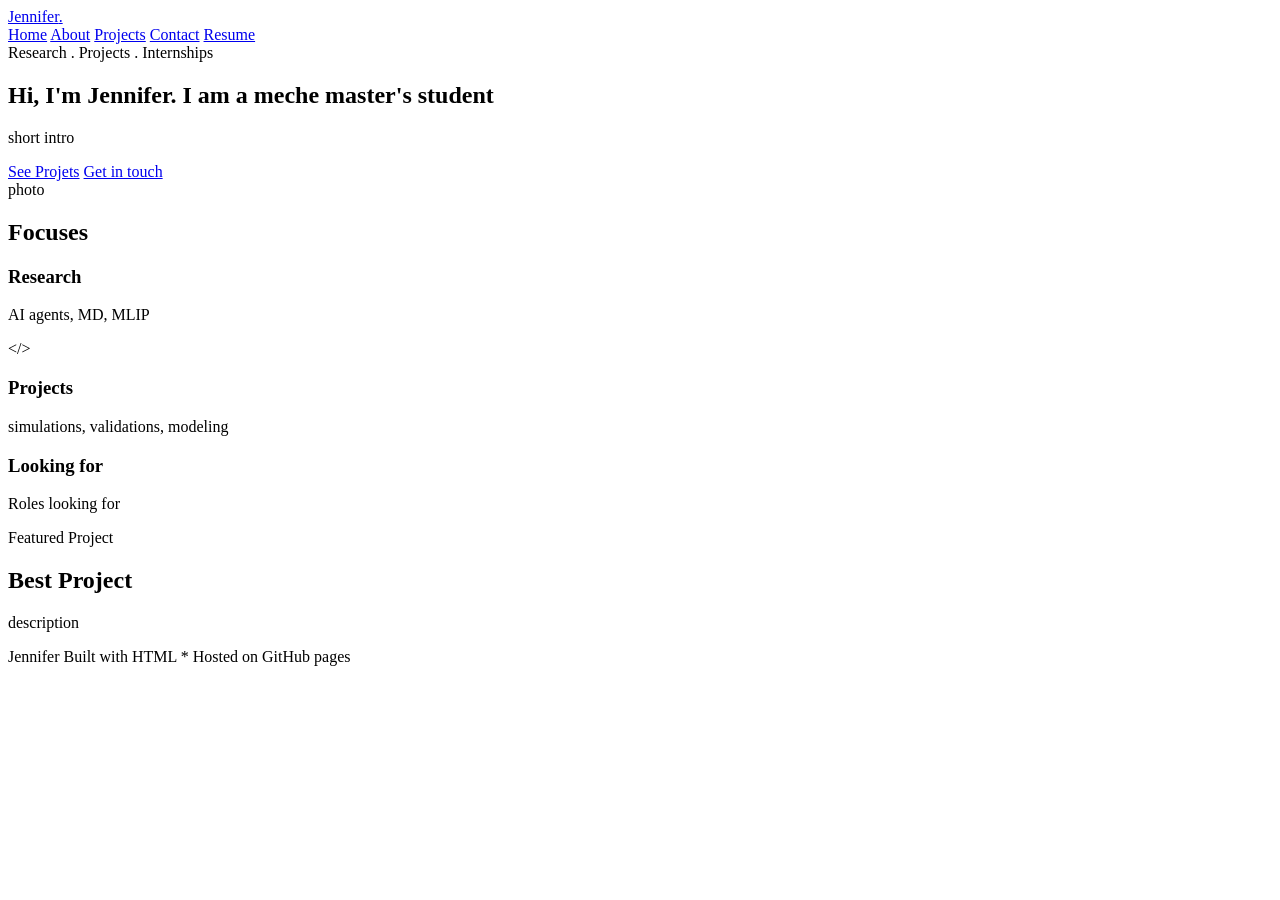
==== index.html @ 0406eb18 "adding footer and featured project section" ====
<!DOCTYPE html>
<html lang="en">
  <head>
    <meta charset="UTF-8">
    <meta name="viewport" content = "width=device-width, initial-scale=1.0">
    <title>Jennifer | Portfolio</title>

    <link rel="preconnect" href="https://fonts.googleapis.com">
    <link rel="preconnect" href="https://fonts.gstatic.com" crossorigin>
    <link href="https://fonts.googleapis.com/css2?family=Inter:wght@400;500;600&family=Space+Grotesk:wght@500;700&display=swap" rel="stylesheet">

    <link rel="stylesheet" href="style.css">
  </head>

  <body>
    <!-- navigation -->
    <header class="site-header">
      <nav class="nav container" aria-label="Main">
        <a href="index.html" class="logo">Jennifer<span>.</span></a>

        <div class="nav-links">
          <a href="index.html" class="active" aria-current="page">Home</a>
          <a href="about.html">About</a>
          <a href="projects.html">Projects</a>
          <a href="contact.html">Contact</a>
          <a href="contact.html" class="btn btn-primary btn-small">Resume</a>
        </div>
      </nav>
    </header>

    <main>
      <!-- introduction -->
      <section class="intro container">
        <div class="intro-text">
          <span class="pill pill-coral">Research . Projects . Internships</span>
          <h1>Hi, I'm Jennifer. I <span class="highlight">am a meche master's student</span></h1>
          <p class="lead">
            short intro
          </p>

          <div class="button-row">
            <a href="projects.html" class="btn btn-primary">See Projets</a>
            <a href="contact.html" class="btn btn-outline">Get in touch</a>
          </div>
        </div>

        <div class="intro-art">
          <div class="shape shape-circle" aria-hidden="true"></div>
          <div class="shape shape-square" aria-hidden="true"></div>
          <div class="shape shape-dot" aria-hidden="true"></div>
          <div class="photo">photo</div>
        </div>

      </section>

      <!-- cards -->
      <section class="container section">
        <h2>Focuses</h2>
        <div class="card-grid">
          <div class="card-fade-in">
            <div class="icon icon-indigo" aria-hidden="true"></div>
            <h3>Research</h3>
            <p>AI agents, MD, MLIP</p>
          </div>
          <div class="card fade-in">
            <div class="icon icon-coral" aria-hidden="true">&lt;/&gt;</div>
            <h3>Projects</h3>
            <p>simulations, validations, modeling</p>
          </div>
          <div class="card fade-in">
            <div class="icon icon-mint" aria-hidden="true"></div>
            <h3>Looking for</h3>
            <p>Roles looking for</p>
          </div>
        </div>
      </section>

      <!--- featured projects -->
      <section class="container section">
        <div class="feature fade-in">
          <div>
            <span class="eyebrow">Featured Project</span>
            <h2>Best Project</h2>
            <p>description</p>
          </div>
          <a href="projects.html" class="btn btn-white"></a>
        </div>
      </section>

      <!-- foot notes-->
       <footer class="site-footer">
        <div class="container footer-inner">
          <span> <span id="year"></span>Jennifer</span>
          <span>Built with HTML * Hosted on GitHub pages</span>
        </div>
       </footer>

    </main>

    <script src="app.js"></script>
  </body>
</html>
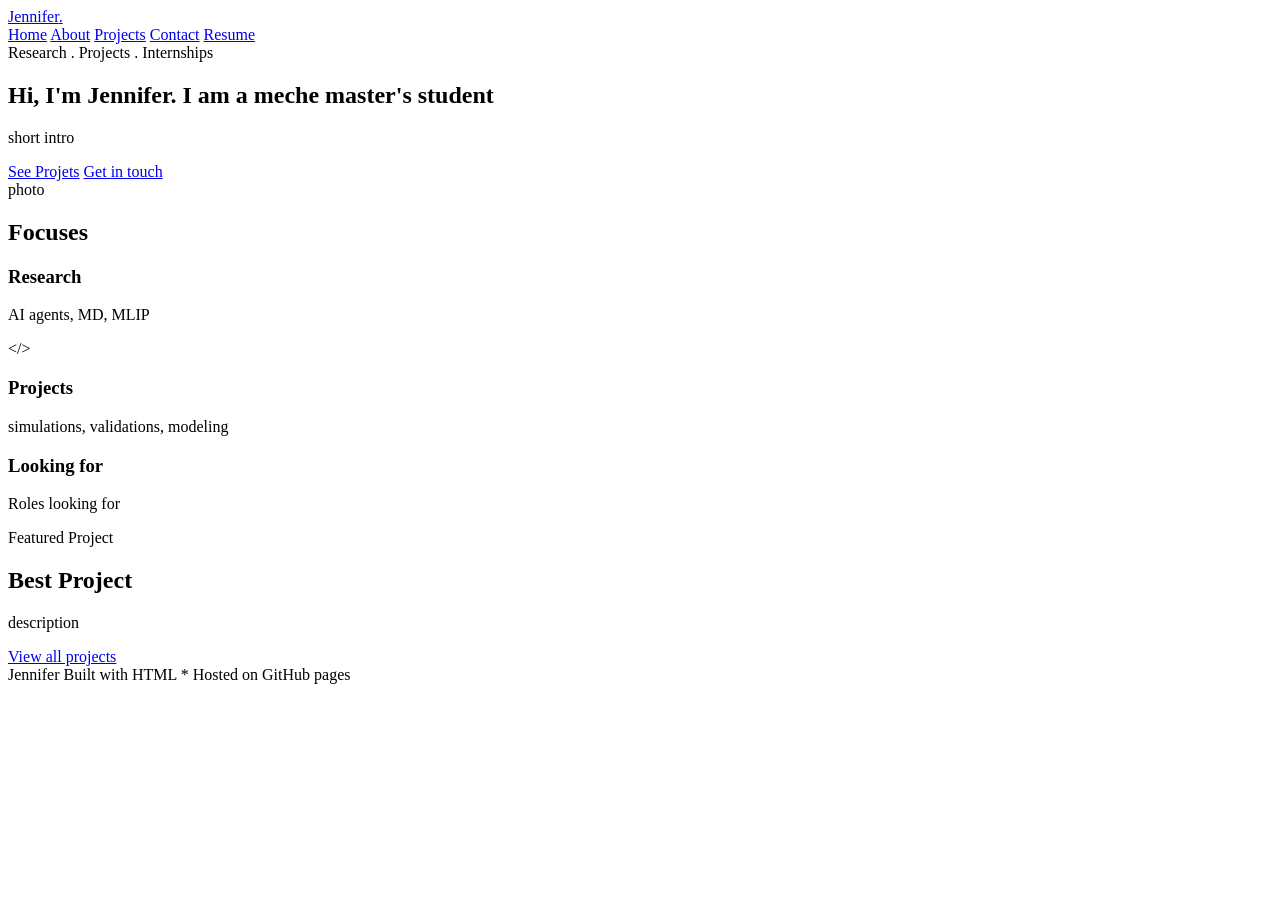
==== commit cfa0ac05: "fixed project typo" ====
--- a/index.html
+++ b/index.html
@@ -83,7 +83,7 @@
             <h2>Best Project</h2>
             <p>description</p>
           </div>
-          <a href="projects.html" class="btn btn-white"></a>
+          <a href="projects.html" class="btn btn-white"> View all projects</a>
         </div>
       </section>
 
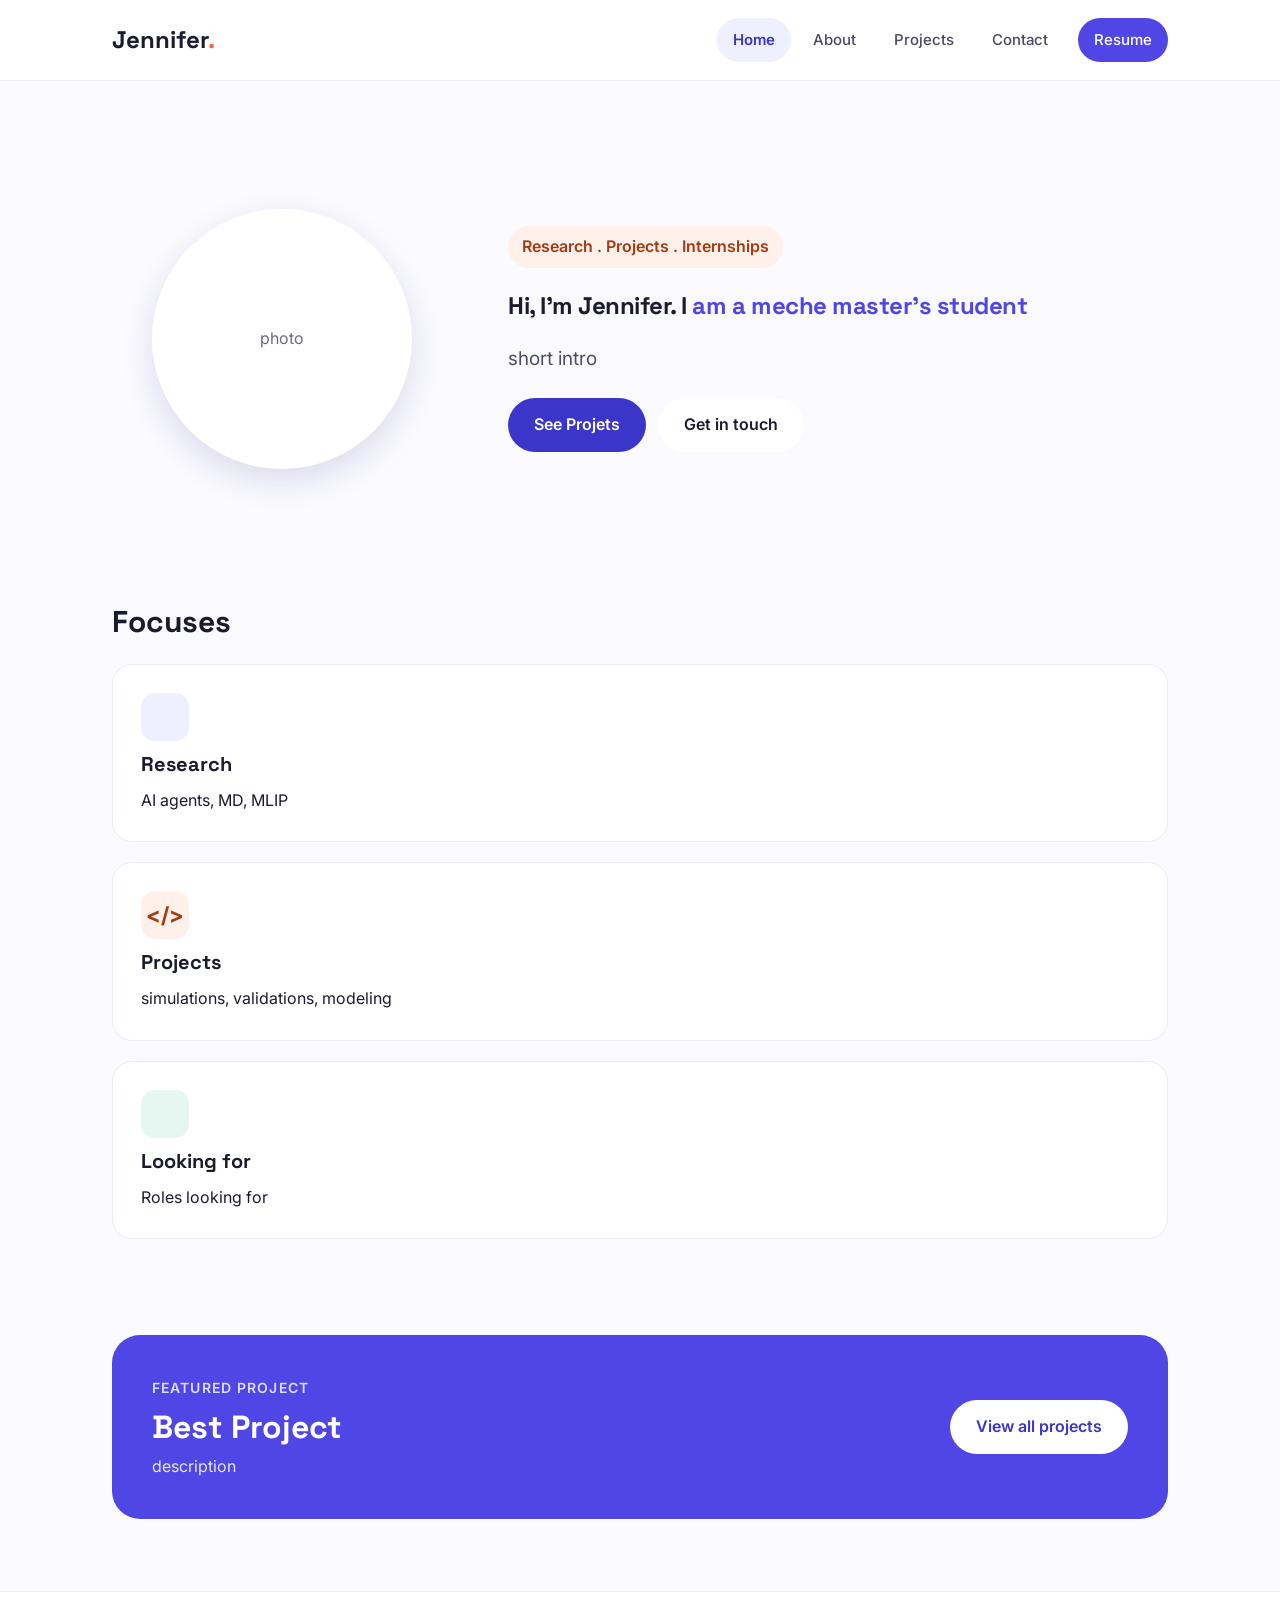
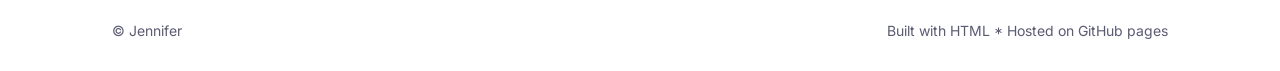
==== commit 76502d86: "adding cards" ====
--- a/index.html
+++ b/index.html
@@ -57,7 +57,7 @@
       <section class="container section">
         <h2>Focuses</h2>
         <div class="card-grid">
-          <div class="card-fade-in">
+          <div class="card fade-in">
             <div class="icon icon-indigo" aria-hidden="true"></div>
             <h3>Research</h3>
             <p>AI agents, MD, MLIP</p>
@@ -90,7 +90,7 @@
       <!-- foot notes-->
        <footer class="site-footer">
         <div class="container footer-inner">
-          <span> <span id="year"></span>Jennifer</span>
+          <span>© <span id="year"></span> Jennifer</span>
           <span>Built with HTML * Hosted on GitHub pages</span>
         </div>
        </footer>
--- a/style.css
+++ b/style.css
@@ -0,0 +1,416 @@
+/* COLORS */
+
+:root{
+    --indigo: #4f46e5;
+    --indigo-dark: #3b35c9;
+    --indigo-light: #eef0ff;
+    --coral: #f2683c;
+    --coral-dark: #a63a12;
+    --coral-light: #fff0ea;
+    --mint-dark: #0b6447;
+    --mint-light: #e6f7f1;
+    --ink: #1b1b2f;
+    --muted: #4a4a63;
+    --border: #eceaf5;
+    --background: #fafaff;
+}
+
+*{
+    box-sizing: border-box;
+}
+
+body {
+    margin: 0;
+    font-family: "Inter", system-ui, sans-serif;
+    color: var(--ink);
+    background: var(--background);
+    line-height: 1.6;
+}
+
+h1, h2, h3 {
+    font-family: "Space Grotesk", sans-serif;
+    line-height: 1.15;
+    margin: 0;
+}
+
+p{
+    margin: 0;
+}
+
+a{
+    color: var(--indigo-dark);
+}
+
+img{
+    max-width: 100%;
+}
+
+.container{
+    max-width: 1120px;
+    margin: 0 auto;
+    padding: 0 32px;
+}
+
+/* NAVIGATION */
+.site-header{
+    background: white;
+    border-bottom: 1px solid var(--border)
+}
+
+.nav{
+    display: flex;
+    align-items: center;
+    justify-content: space-between;
+    padding-top: 18px;
+    padding-bottom: 18px;
+}
+
+.logo{
+    font-family: "Space Grotesk", sans-serif;
+    font-weight: 700;
+    font-size: 24px;
+    color: var(--ink);
+    text-decoration: none;
+}
+
+.logo span{
+    color: var(--coral)
+}
+
+.nav-links {
+    display: flex;
+    align-items: center;
+    gap: 6px;
+}
+
+.nav-links a{
+    padding: 10px 16px;
+    border-radius: 999px;
+    color: var(--muted);
+    font-weight: 500;
+    font-size: 15px;
+    text-decoration: none;
+}
+
+.nav-links a:hover {
+    color: var(--indigo-dark);
+}
+
+.nav-links a.active{
+    background: var(--indigo-light);
+    color: var(--indigo-dark);
+    font-weight: 600;
+}
+
+/* BUTTONS */
+.btn {
+    display: inline-block;
+    padding: 14px 26px;
+    border-radius: 999px;
+    font-weight: 600;
+    font-size: 16 px;
+    text-decoration: none;
+    transition: transform 0.15s;
+}
+
+.btn:hover{
+    transform: translateY(-2px);
+}
+.btn-primary {
+    background: var(--indigo-dark);
+    color: white;
+}
+
+.nav-links a.btn-primary{
+    background: var(--indigo);
+    color: white;
+    margin-left: 8px;
+}
+
+.btn-small{
+    padding: 10px 20px;
+    font-size: 15px;
+}
+
+.btn-outline{
+    background: white;
+    border: 2 px solid #d9d6f5;
+    color: var(--ink);
+}
+
+.btn-white{
+    background: white;
+    color: var(--indigo-dark);
+}
+
+/* SHARED SPACING */
+.section {
+    padding-top: 24px;
+    padding-bottom: 72px;
+}
+
+.section h2{
+    font-size: 30px;
+    margin-bottom: 24px;
+}
+
+.pill{
+    display: inline-block;
+    padding: 8px 14px;
+    border-radius: 999px;
+    font-size: 14 px;
+    font-weight: 600;
+}
+
+.pill-coral{
+    background: var(--coral-light);
+    color: var(--coral-dark);
+}
+
+/* INTRO */
+.intro {
+    display: flex;
+    flex-wrap: wrap;
+    align-items: center;
+    gap: 56px;
+    padding-top: 88px;
+    padding-bottom: 72px;
+}
+
+.intro-text{
+    flex: 1 1 480px;
+    display: flex;
+    flex-direction: column;
+    gap: 24px;
+}
+
+.intro-text .pill {
+    align-self: flex-start;
+}
+
+.intro h1{
+    font-size: 60 px;
+    letter-spacing: -0.02em;
+}
+
+.highlight{
+    color: var(--indigo);
+}
+
+.lead{
+    font-size: 19px;
+    color: var(--muted);
+    max-width: 560px;
+}
+
+.button-row{
+    display: flex;
+    flex-wrap: wrap;
+    gap: 12px
+}
+
+/* PHOTO AND SHAPES */
+.intro-art{
+    position: relative;
+    width: 340px;
+    height: 340px;
+    margin: 0 auto;
+}
+
+.shape{
+    position: absolute;
+    display: none;
+}
+
+.shape-circle{
+    left: 0;
+    top: 10px;
+    width: 220px;
+    height: 220px;
+    border-radius: 50%;
+    background: #ffd8c9;
+}
+
+.shape-square{
+    right: 0;
+    bottom: 0;
+    width: 180px;
+    border-radius: 32px;
+    background: #c9ccff;
+    transform: rotate(12deg);
+}
+
+.shape-dot{
+    right: 24px;
+    top: 0;
+    width: 64px;
+    border-radius: 50%;
+    background: #bdebbd;
+}
+
+.photo{
+    position: absolute;
+    left: 40px;
+    top: 40px;
+    width: 260px;
+    height: 260px;
+    border-radius: 50%;
+    border: 6px solid white;
+    background: white;
+    box-shadow: 0 12px 32px rgba(40, 36, 120, 0.14);
+    display: flex;
+    align-items: center;
+    justify-content: center;
+    color: #6b6b85;
+    overflow: hidden;
+}
+
+.intro-art{
+    order: -1;
+}
+
+/* FOCUS CARDS */
+.card-grid{
+    display: grid;
+    grid-template-columns: repeat(autofit, minmax(260px, 1fr));
+    gap: 20px;
+}
+
+.card{
+    background: white;
+    border: 1px solid var(--border);
+    border-radius: 20px;
+    padding: 28px;
+    display: flex;
+    flex-direction: column;
+    gap: 12px;
+    transition: transform 0.2s, box-shadow 0.2s;
+}
+
+.card:hover{
+    transform: translateY(-4px);
+    box-shadow: 0 12px 28px rgb(40, 36, 120, 0.10);
+}
+
+.card h3{
+    font-size: 20px;
+}
+
+card p{
+    color: var(--muted);
+}
+
+/* COLORED SQUARE ICONS */
+.icon{
+    width: 48px;
+    height: 48px;
+    border-radius: 14px;
+    display: flex;
+    align-items: center;
+    justify-content: center;
+    font-size: 22px;
+    font-weight: 700;
+}
+
+.icon-indigo{
+    background: var(--indigo-light);
+    color: var(--indigo);
+}
+
+.icon-coral{
+    background: var(--coral-light);
+    color:var(--coral-dark);
+}
+
+.icon-mint{
+    background: var(--mint-light);
+    color: var(--mint-dark);
+}
+
+/* FEATURED PROJECT */
+.feature{
+    background: var(--indigo);
+    color: white;
+    border-radius: 28px;
+    padding: 40px;
+    display: flex;
+    flex-wrap: wrap;
+    align-items: center;
+    justify-content: space-between;
+    gap: 24px;
+}
+
+.feature h2{
+    font-size: 32px;
+    margin: 8px 0;
+}
+
+.feature p{
+    color: #e6e7ff;
+    max-width: 560px;
+}
+
+.eyebrow{
+    font-size: 14px;
+    font-weight: 600;
+    text-transform: uppercase;
+    letter-spacing: 0.08em;
+    color: #dcddff;
+}
+
+/* FOOTER */
+.site-footer{
+    background: white;
+    border-top: 1px solid var(--border);
+}
+
+.footer-inner{
+    display: flex;
+    flex-wrap: wrap;
+    justify-content: space-between;
+    gap: 12px;
+    padding-top: 28px;
+    padding-bottom: 28px;
+    font-size: 14px;
+    color: #5a5a73;
+}
+
+/* ===== PHONES & SMALL SCREENS =====
+   Everything inside here only applies when the window
+   is 700px wide or narrower. */
+@media (max-width: 700px) {
+
+    .container {
+        padding: 0 20px;          /* less side space on small screens */
+    }
+
+    .nav {
+        flex-wrap: wrap;          /* links can move below the logo */
+        gap: 12px;
+    }
+
+    .nav-links {
+        flex-wrap: wrap;
+    }
+
+    .intro {
+        padding-top: 48px;
+        gap: 32px;
+    }
+
+    .intro h1 {
+        font-size: 38px;          /* smaller heading on phones */
+    }
+
+    .lead {
+        font-size: 17px;
+    }
+
+    .feature {
+        padding: 28px;
+    }
+
+    .feature h2 {
+        font-size: 26px;
+    }
+}
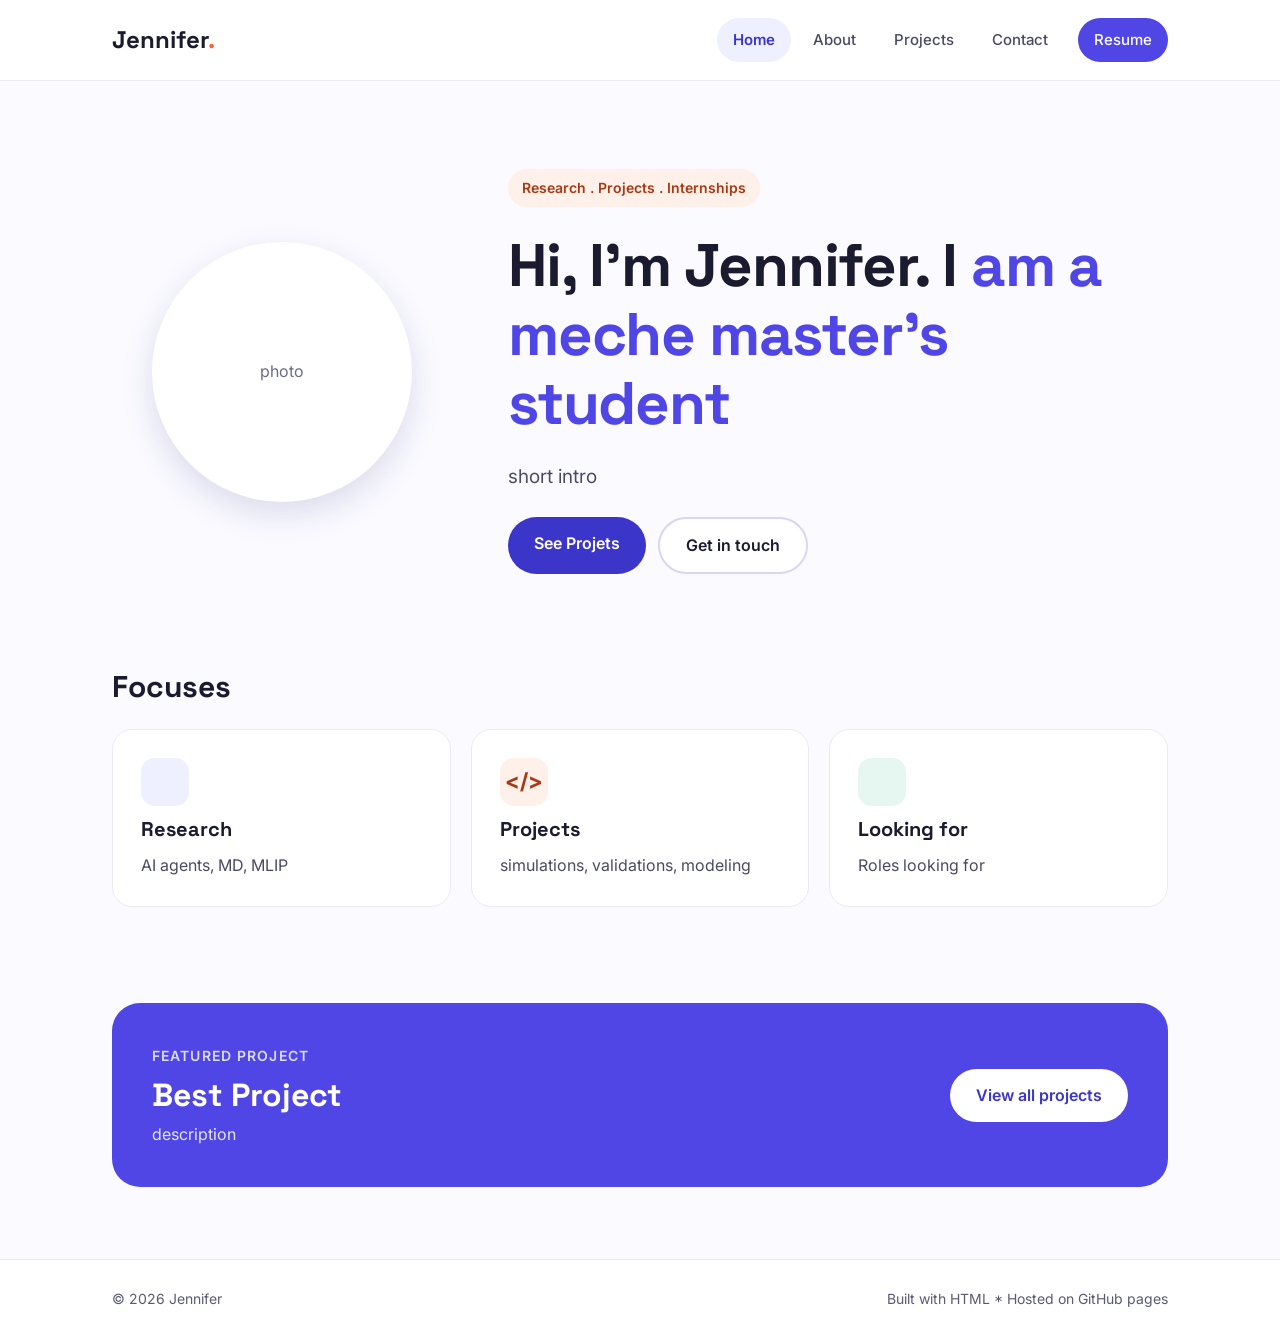
==== commit 1a9989b2: "hamburger phone" ====
--- a/index.html
+++ b/index.html
@@ -17,6 +17,12 @@
     <header class="site-header">
       <nav class="nav container" aria-label="Main">
         <a href="index.html" class="logo">Jennifer<span>.</span></a>
+
+        <button class="nav-toggle" aria-label="Open menu" aria-expanded="false">
+          <span></span>
+          <span></span>
+          <span></span>
+        </button>
 
         <div class="nav-links">
           <a href="index.html" class="active" aria-current="page">Home</a>
--- a/style.css
+++ b/style.css
@@ -108,7 +108,7 @@
     padding: 14px 26px;
     border-radius: 999px;
     font-weight: 600;
-    font-size: 16 px;
+    font-size: 16px;
     text-decoration: none;
     transition: transform 0.15s;
 }
@@ -134,7 +134,7 @@
 
 .btn-outline{
     background: white;
-    border: 2 px solid #d9d6f5;
+    border: 2px solid #d9d6f5;
     color: var(--ink);
 }
 
@@ -158,7 +158,7 @@
     display: inline-block;
     padding: 8px 14px;
     border-radius: 999px;
-    font-size: 14 px;
+    font-size: 14px;
     font-weight: 600;
 }
 
@@ -189,7 +189,7 @@
 }
 
 .intro h1{
-    font-size: 60 px;
+    font-size: 60px;
     letter-spacing: -0.02em;
 }
 
@@ -272,7 +272,7 @@
 /* FOCUS CARDS */
 .card-grid{
     display: grid;
-    grid-template-columns: repeat(autofit, minmax(260px, 1fr));
+    grid-template-columns: repeat(auto-fit, minmax(260px, 1fr));
     gap: 20px;
 }
 
@@ -296,7 +296,7 @@
     font-size: 20px;
 }
 
-card p{
+.card p{
     color: var(--muted);
 }
 
@@ -413,4 +413,85 @@
     .feature h2 {
         font-size: 26px;
     }
+}
+
+/* FADE IN ANIMATION */
+.fade-in{
+    opacity: 0;
+    translate: 0 24px;
+    transition: opacity 0.6s ease, translate 0.6s ease, transform 0.2s, box-shadow 0.2s;
+}
+
+.fade-in.visible{
+    opacity: 1;
+    translate: 0 0;
+}
+
+@media (prefers-reduced-motion: reduce) {
+    .fade-in {
+        opacity: 1;
+        translate: 0 0;
+        transition: none;
+    }
+}
+
+/* HAMBURGER */
+.nav-toggle{
+    display: none;
+    flex-direction: column;
+    justify-content: center;
+    gap: 5px;
+    width: 44px;
+    height: 44px;
+    padding: 10px;
+    background: none;
+    border: none;
+    cursor: pointer;
+}
+
+.nav-toggle span{
+    display: block;
+    height: 2px;
+    width: 100%;
+    background: var(--ink);
+    border-radius: 2px;
+    transition: transform 0.2s, opacity 0.2s;
+}
+
+@media (max-width: 700px) {
+    /* Show the button on phones */
+    .nav-toggle {
+        display: flex;
+    }
+
+    /* Hide the links until the menu is opened */
+    .nav-links {
+        display: none;
+        width: 100%;
+        flex-direction: column;
+        align-items: stretch;
+        gap: 4px;
+        padding-top: 8px;
+    }
+
+    /* JavaScript adds "open" to show them */
+    .nav-links.open {
+        display: flex;
+    }
+
+    .nav-links a.btn-primary {
+        margin-left: 0;
+        text-align: center;
+    }
+
+    /* Turn the ☰ into an ✕ when open */
+    .nav-toggle[aria-expanded="true"] span:nth-child(1) {
+        transform: translateY(7px) rotate(45deg);
+    }
+    .nav-toggle[aria-expanded="true"] span:nth-child(2) {
+        opacity: 0;
+    }
+    .nav-toggle[aria-expanded="true"] span:nth-child(3) {
+        transform: translateY(-7px) rotate(-45deg);
+    }
 }
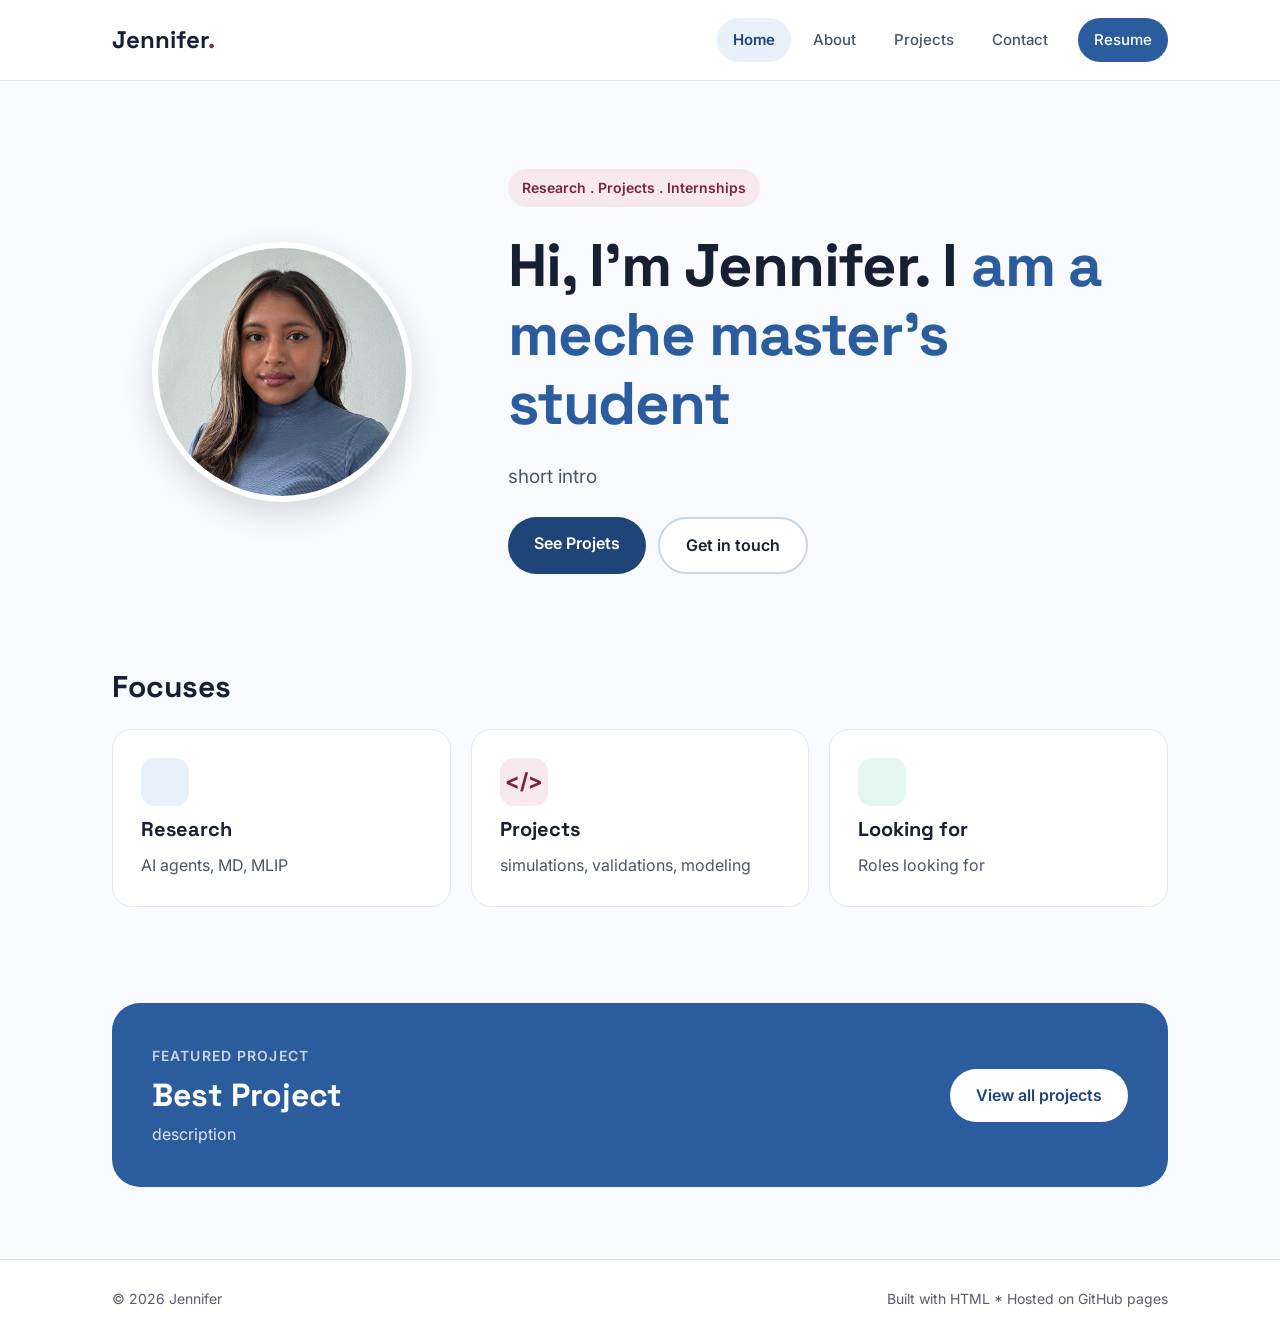
==== commit 00581c1f: "add face image" ====
--- a/index.html
+++ b/index.html
@@ -54,7 +54,9 @@
           <div class="shape shape-circle" aria-hidden="true"></div>
           <div class="shape shape-square" aria-hidden="true"></div>
           <div class="shape shape-dot" aria-hidden="true"></div>
-          <div class="photo">photo</div>
+          <div class="photo">
+            <img src = "images/photo.jpeg" alt="Photo of Jennifer">
+          </div>
         </div>
 
       </section>
--- a/style.css
+++ b/style.css
@@ -1,18 +1,19 @@
 /* COLORS */
 
-:root{
-    --indigo: #4f46e5;
-    --indigo-dark: #3b35c9;
-    --indigo-light: #eef0ff;
-    --coral: #f2683c;
-    --coral-dark: #a63a12;
-    --coral-light: #fff0ea;
+:root {
+    --indigo: #2b5c9e;        /* main blue */
+    --indigo-dark: #1f4478;
+    --indigo-light: #e8f0fa;
+    --coral: #8e2c48;         /* wine accent */
+    --coral-dark: #7a2340;
+    --coral-light: #f8e9ee;
     --mint-dark: #0b6447;
     --mint-light: #e6f7f1;
-    --ink: #1b1b2f;
-    --muted: #4a4a63;
-    --border: #eceaf5;
-    --background: #fafaff;
+    --ink: #172033;
+    --muted: #4a5568;
+    --border: #e3e8f0;
+    --background: #f8fafd;
+    --outline: #c9d6ea;
 }
 
 *{
@@ -134,7 +135,7 @@
 
 .btn-outline{
     background: white;
-    border: 2px solid #d9d6f5;
+    border: 2px solid var(--outline);
     color: var(--ink);
 }
 
@@ -257,7 +258,7 @@
     border-radius: 50%;
     border: 6px solid white;
     background: white;
-    box-shadow: 0 12px 32px rgba(40, 36, 120, 0.14);
+    box-shadow: 0 12px 32px rgba(0, 0, 0, 0.14);
     display: flex;
     align-items: center;
     justify-content: center;
@@ -289,7 +290,7 @@
 
 .card:hover{
     transform: translateY(-4px);
-    box-shadow: 0 12px 28px rgb(40, 36, 120, 0.10);
+    box-shadow: 0 12px 28px rgb(0, 0, 0, 0.10);
 }
 
 .card h3{
@@ -346,7 +347,7 @@
 }
 
 .feature p{
-    color: #e6e7ff;
+    color: rgba(255, 255, 255, 0.85);
     max-width: 560px;
 }
 
@@ -355,7 +356,7 @@
     font-weight: 600;
     text-transform: uppercase;
     letter-spacing: 0.08em;
-    color: #dcddff;
+    color: rgba(255, 255, 255, 0.75);
 }
 
 /* FOOTER */
@@ -494,4 +495,13 @@
     .nav-toggle[aria-expanded="true"] span:nth-child(3) {
         transform: translateY(-7px) rotate(-45deg);
     }
+}
+
+.photo img{
+    width: 100%;
+    height: 100%;
+    object-fit: cover;
+    transform: scale(1.35);
+    transform-origin: center 35%;
+    translate: -6px 0;
 }
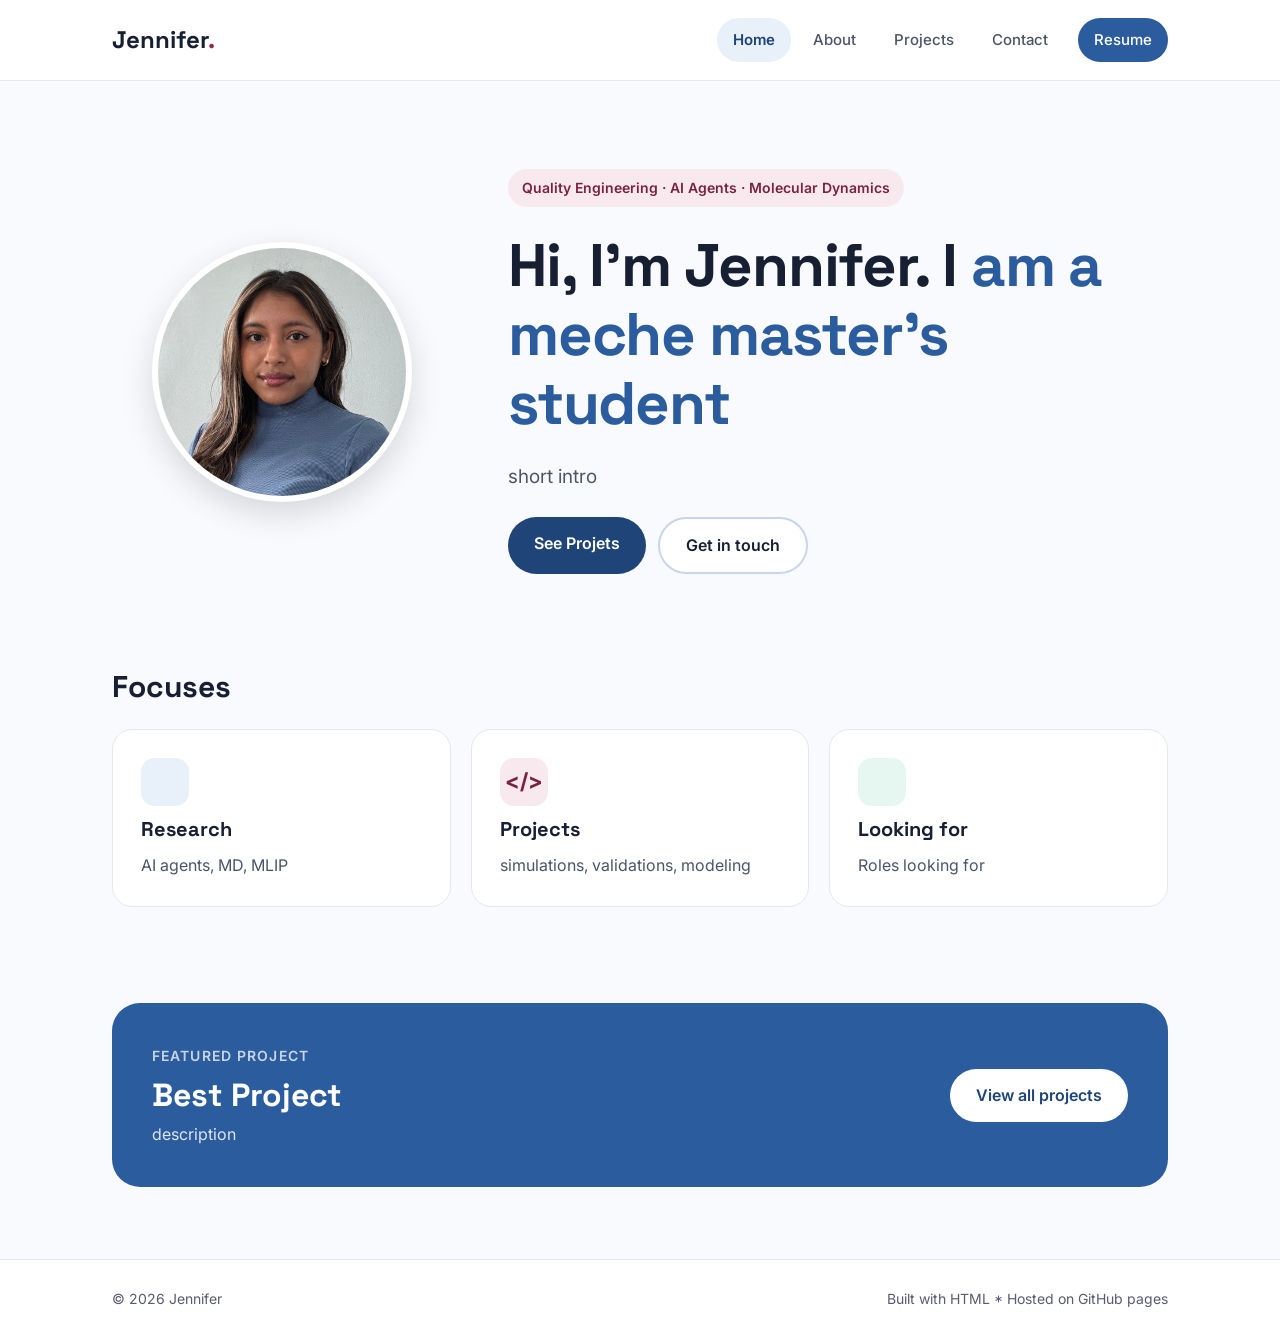
==== commit cc3af434: "adding resume" ====
--- a/index.html
+++ b/index.html
@@ -29,7 +29,7 @@
           <a href="about.html">About</a>
           <a href="projects.html">Projects</a>
           <a href="contact.html">Contact</a>
-          <a href="contact.html" class="btn btn-primary btn-small">Resume</a>
+          <a href="files/J_GonzalesPasion_Resume_Sept2026.pdf" target="_blank" rel="noopener" class="btn btn-primary btn-small">Resume</a>
         </div>
       </nav>
     </header>
@@ -38,7 +38,7 @@
       <!-- introduction -->
       <section class="intro container">
         <div class="intro-text">
-          <span class="pill pill-coral">Research . Projects . Internships</span>
+          <span class="pill pill-coral">Quality Engineering &middot; AI Agents &middot; Molecular Dynamics</span>
           <h1>Hi, I'm Jennifer. I <span class="highlight">am a meche master's student</span></h1>
           <p class="lead">
             short intro
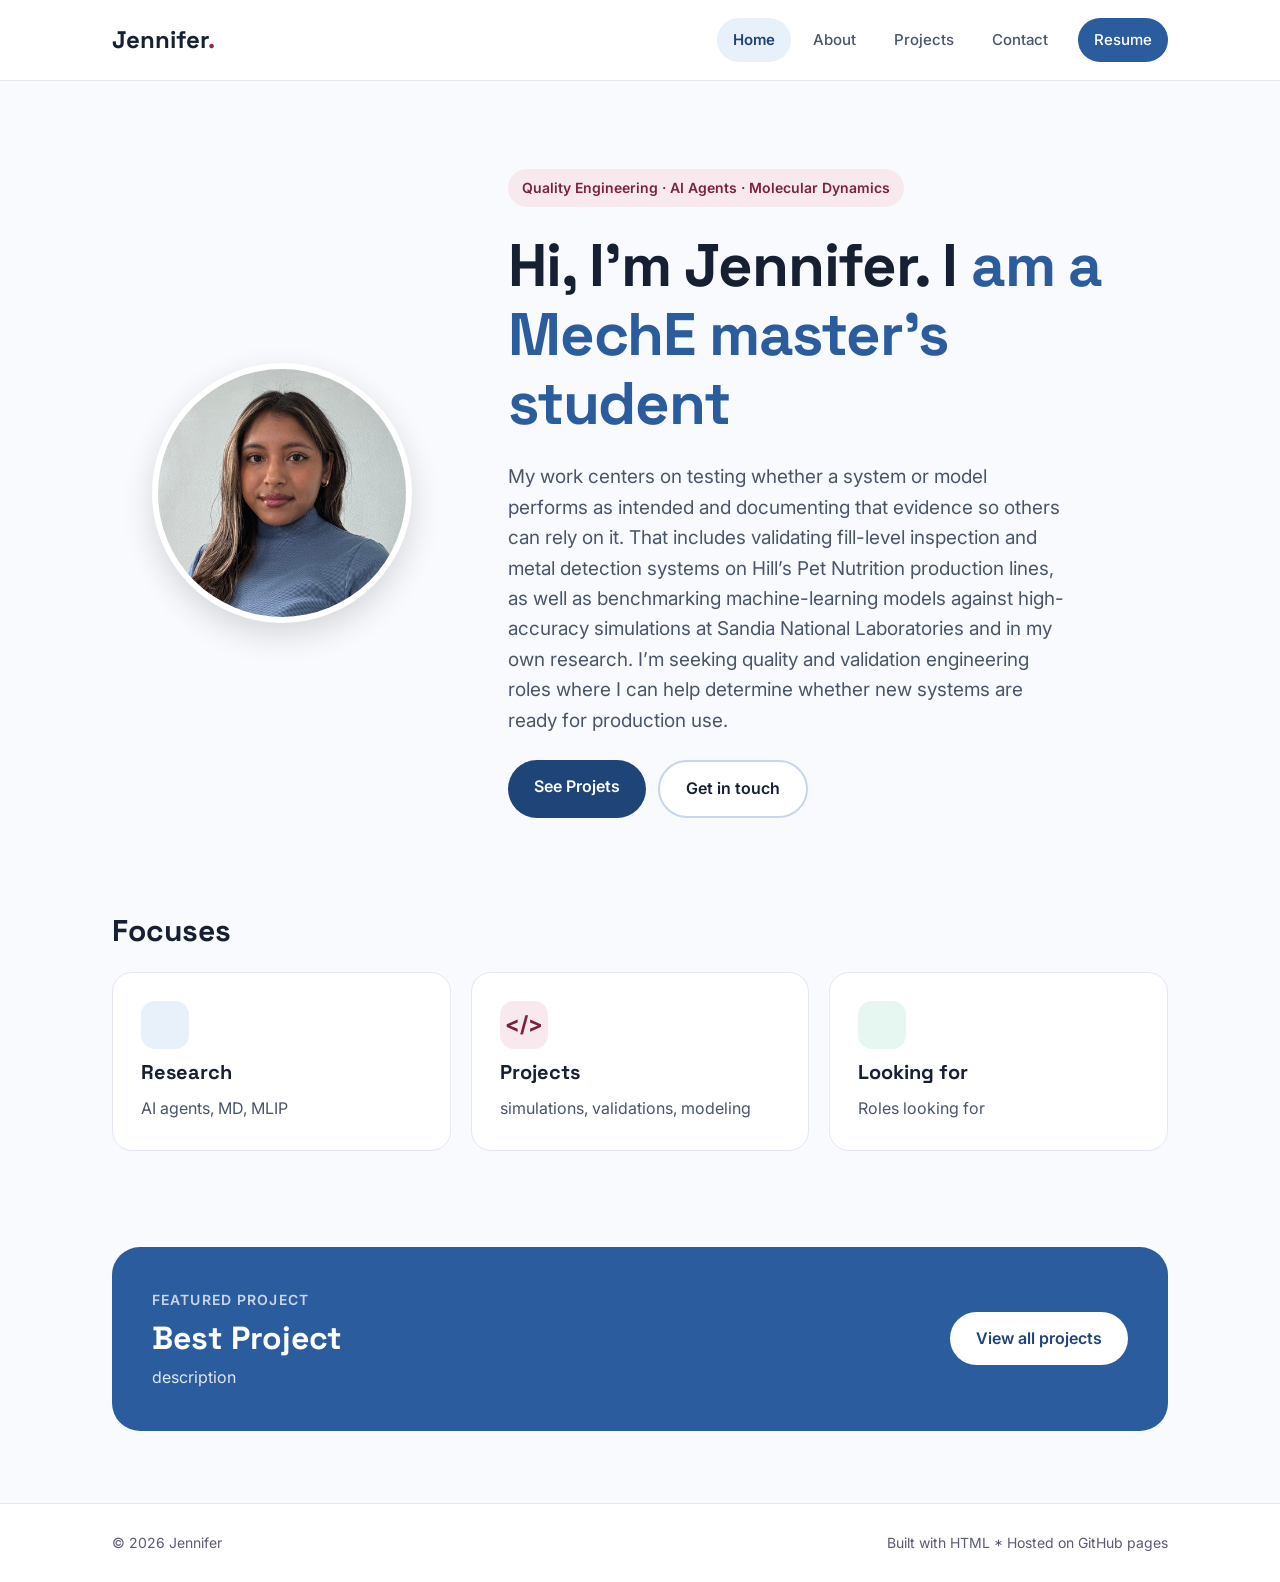
==== commit c56a9480: "added project card edits and short intro" ====
--- a/index.html
+++ b/index.html
@@ -39,9 +39,9 @@
       <section class="intro container">
         <div class="intro-text">
           <span class="pill pill-coral">Quality Engineering &middot; AI Agents &middot; Molecular Dynamics</span>
-          <h1>Hi, I'm Jennifer. I <span class="highlight">am a meche master's student</span></h1>
+          <h1>Hi, I'm Jennifer. I <span class="highlight">am a MechE master's student</span></h1>
           <p class="lead">
-            short intro
+            My work centers on testing whether a system or model performs as intended and documenting that evidence so others can rely on it. That includes validating fill-level inspection and metal detection systems on Hill’s Pet Nutrition production lines, as well as benchmarking machine-learning models against high-accuracy simulations at Sandia National Laboratories and in my own research. I’m seeking quality and validation engineering roles where I can help determine whether new systems are ready for production use.
           </p>
 
           <div class="button-row">
--- a/style.css
+++ b/style.css
@@ -504,4 +504,150 @@
     transform: scale(1.35);
     transform-origin: center 35%;
     translate: -6px 0;
+}
+
+/* page header projects */
+.page-header{
+    display: flex;
+    flex-direction: column;
+    gap: 16px;
+    padding-top: 72px;
+    padding-bottom: 32px;
+}
+
+.page-header .pill{
+    align-self: flex-start;
+}
+
+.page-header h1{
+    font-size: 52px;
+    letter-spacing: -0.02em;
+}
+
+/* PILL COLORS
+   (If you already added .pill-blue earlier, skip that one.) */
+.pill-blue {
+    background: var(--indigo-light);
+    color: var(--indigo-dark);
+}
+
+.pill-mint {
+    background: var(--mint-light);
+    color: var(--mint-dark);
+}
+
+/* PROJECT GRID */
+.project-grid {
+    display: grid;
+    grid-template-columns: repeat(auto-fill, minmax(320px, 1fr));
+    gap: 24px;
+}
+
+/* PROJECT CARD */
+.project-card {
+    background: white;
+    border: 1px solid var(--border);
+    border-radius: 22px;
+    overflow: hidden;            /* keeps the image inside the rounded corners */
+    display: flex;
+    flex-direction: column;
+    transition: transform 0.2s, box-shadow 0.2s;
+}
+
+.project-card:hover {
+    transform: translateY(-4px);
+    box-shadow: 0 12px 28px rgba(0, 0, 0, 0.10);
+}
+
+/* Image area at the top of each card */
+.project-thumb {
+    height: 170px;
+    display: flex;
+    align-items: center;
+    justify-content: center;
+    font-size: 15px;
+    font-weight: 500;
+}
+
+.project-thumb img {
+    width: 100%;
+    height: 100%;
+    object-fit: cover;
+}
+
+/* Tint the image area by category, using the data-category attribute */
+[data-category="research"] .project-thumb {
+    background: var(--indigo-light);
+    color: var(--indigo-dark);
+}
+
+[data-category="coding"] .project-thumb {
+    background: var(--coral-light);
+    color: var(--coral-dark);
+}
+
+[data-category="class"] .project-thumb {
+    background: var(--mint-light);
+    color: var(--mint-dark);
+}
+
+/* Text area of each card */
+.project-body {
+    padding: 24px;
+    display: flex;
+    flex-direction: column;
+    gap: 12px;
+    flex-grow: 1;                /* fills the card so links line up at the bottom */
+}
+
+.project-body .pill {
+    align-self: flex-start;
+    font-size: 13px;
+    padding: 5px 12px;
+}
+
+.project-body h2 {
+    font-size: 21px;
+}
+
+.project-body p {
+    color: var(--muted);
+    font-size: 15px;
+    flex-grow: 1;                /* pushes tags and links to the bottom */
+}
+
+/* Skill tags: turn the bullet list into small chips */
+.tag-list {
+    list-style: none;            /* remove the bullet points */
+    margin: 0;
+    padding: 0;
+    display: flex;
+    flex-wrap: wrap;
+    gap: 6px;
+}
+
+.tag-list li {
+    padding: 4px 10px;
+    border-radius: 8px;
+    background: #f1f3f7;
+    color: var(--muted);
+    font-size: 13px;
+    font-weight: 500;
+}
+
+/* Links at the bottom of each card */
+.project-links {
+    display: flex;
+    gap: 18px;
+    padding-top: 4px;
+}
+
+.project-links a {
+    font-size: 15px;
+    font-weight: 600;
+    text-decoration: none;
+}
+
+.project-links a:hover {
+    text-decoration: underline;
 }
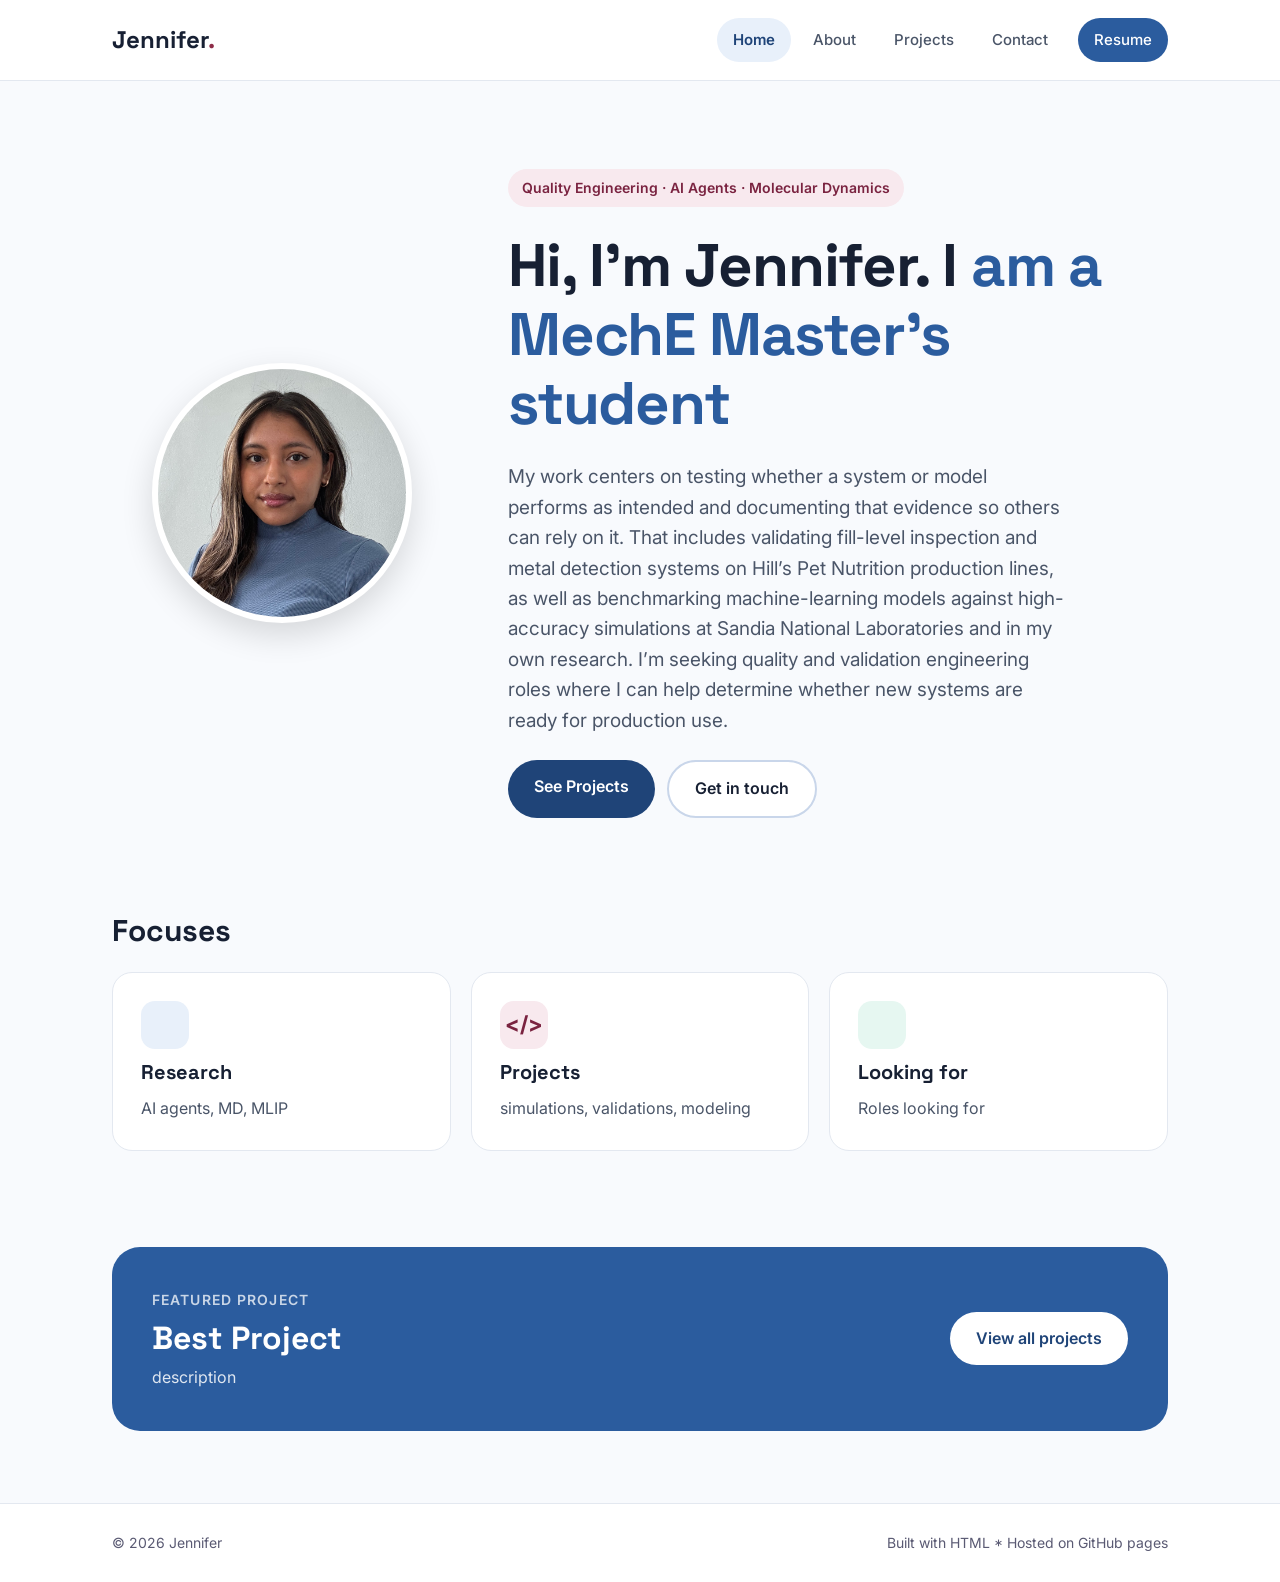
==== commit 079501f2: "edit typo" ====
--- a/index.html
+++ b/index.html
@@ -39,13 +39,13 @@
       <section class="intro container">
         <div class="intro-text">
           <span class="pill pill-coral">Quality Engineering &middot; AI Agents &middot; Molecular Dynamics</span>
-          <h1>Hi, I'm Jennifer. I <span class="highlight">am a MechE master's student</span></h1>
+          <h1>Hi, I'm Jennifer. I <span class="highlight">am a MechE Master's student</span></h1>
           <p class="lead">
             My work centers on testing whether a system or model performs as intended and documenting that evidence so others can rely on it. That includes validating fill-level inspection and metal detection systems on Hill’s Pet Nutrition production lines, as well as benchmarking machine-learning models against high-accuracy simulations at Sandia National Laboratories and in my own research. I’m seeking quality and validation engineering roles where I can help determine whether new systems are ready for production use.
           </p>
 
           <div class="button-row">
-            <a href="projects.html" class="btn btn-primary">See Projets</a>
+            <a href="projects.html" class="btn btn-primary">See Projects</a>
             <a href="contact.html" class="btn btn-outline">Get in touch</a>
           </div>
         </div>
